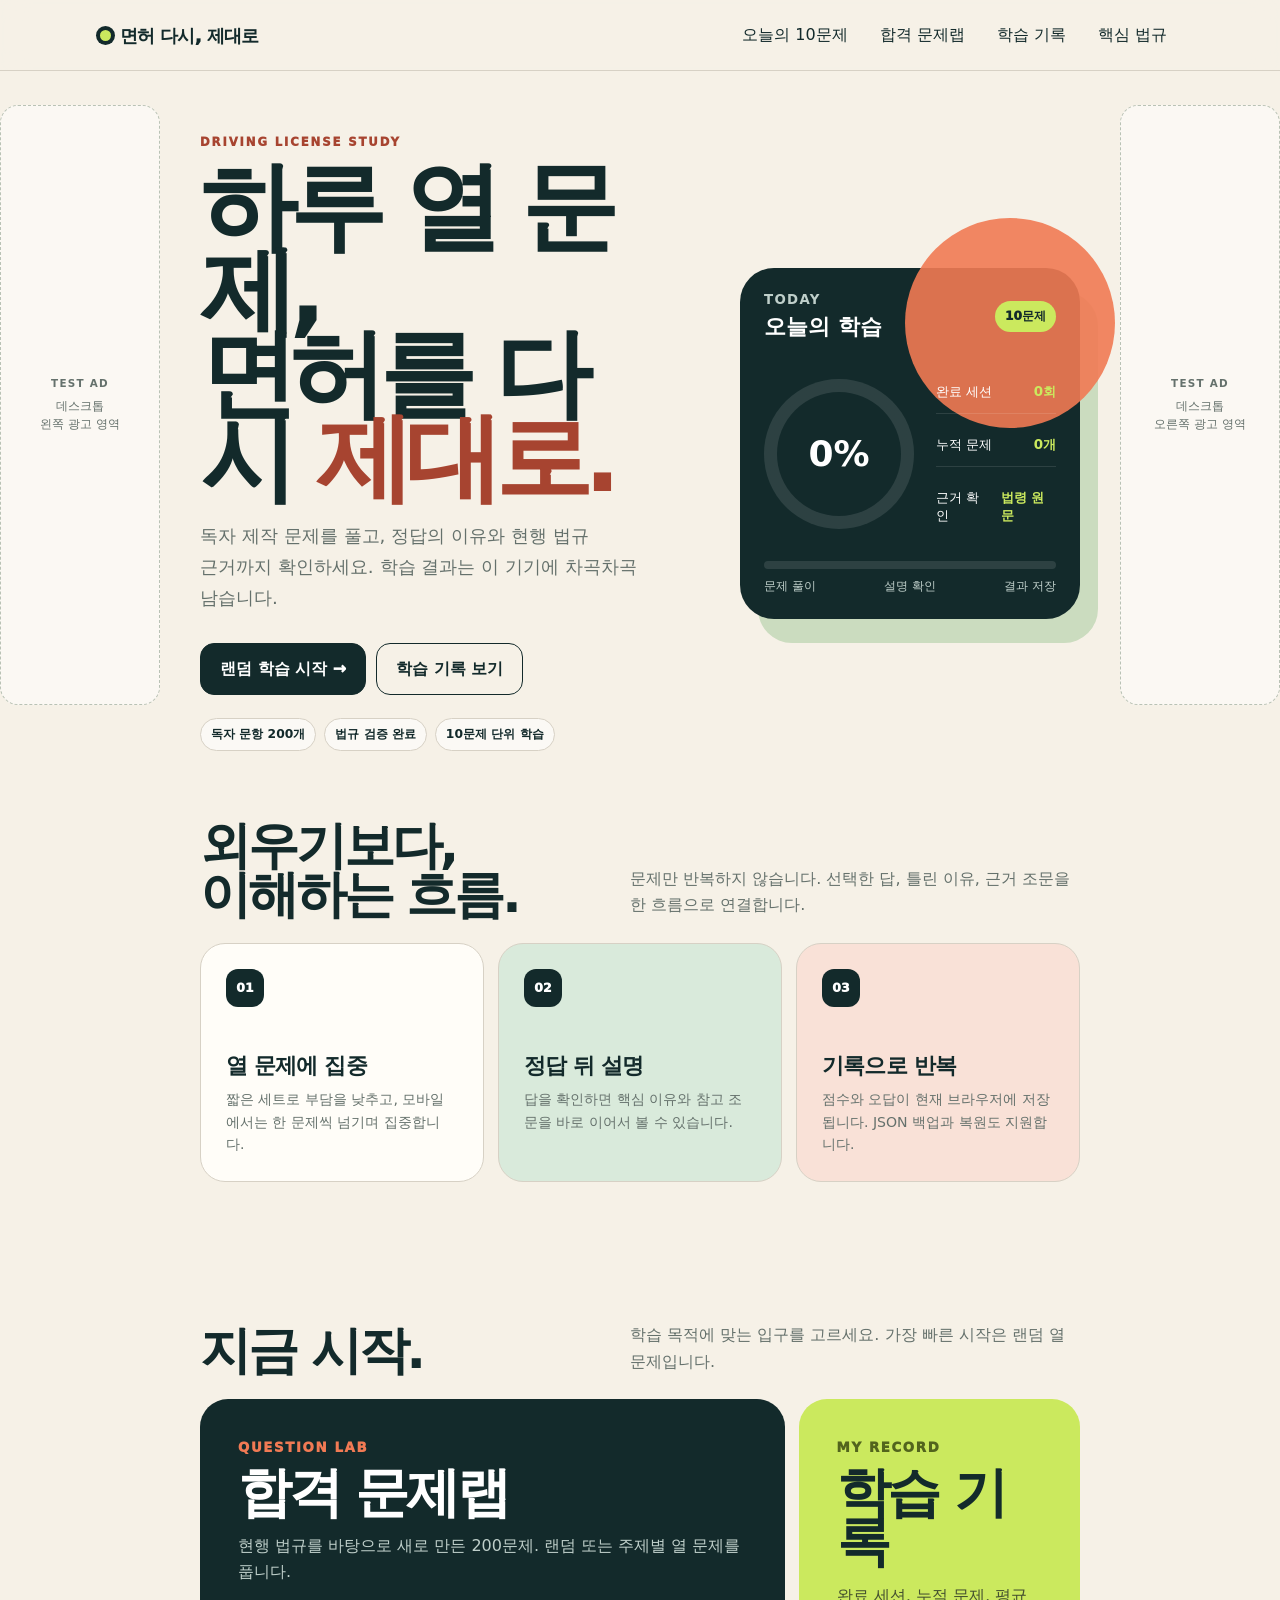
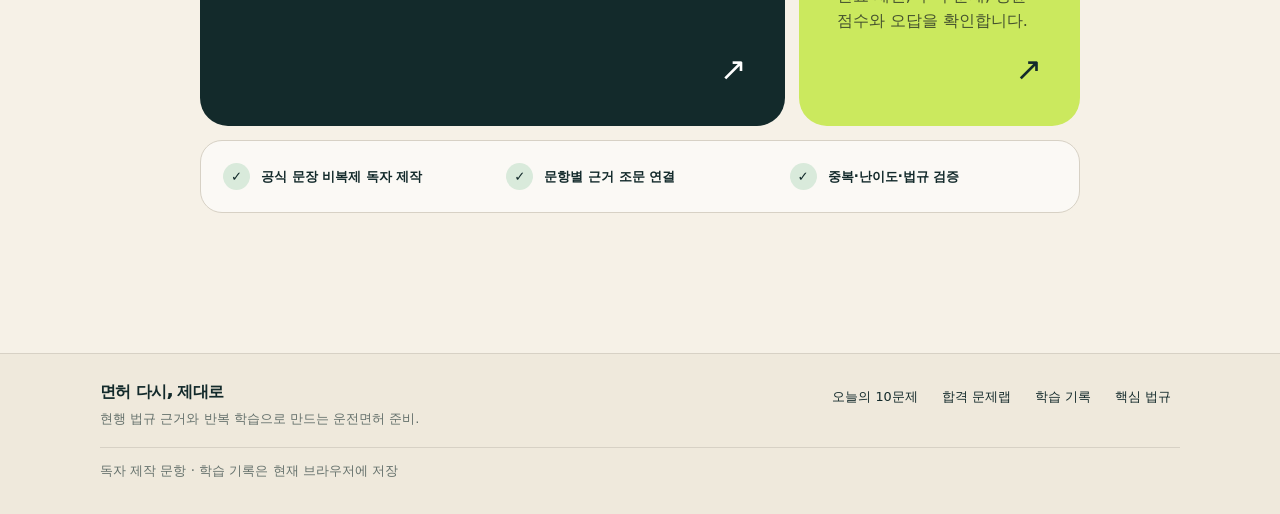
==== index.html @ 64df0944 "Initialize public website source" ====
<!doctype html>
<html lang="ko">
<head>
  <meta charset="utf-8">
  <meta name="viewport" content="width=device-width,initial-scale=1">
  <meta name="theme-color" content="#132a2b">
  <meta name="description" content="독자 제작 운전면허 문제, 현행 법규 근거, 학습 기록을 한곳에서 이용하세요.">
  <title>면허 다시, 제대로</title>
  <style>
    :root{--ink:#132a2b;--paper:#f6f1e7;--card:#fffdf8;--line:#d7d1c5;--muted:#65716c;--mint:#d9eadb;--lime:#cbe95e;--orange:#f17a54;--blue:#5ab0dd}*{box-sizing:border-box}html{scroll-behavior:smooth}body{margin:0;background:var(--paper);color:var(--ink);font-family:ui-rounded,"Apple SD Gothic Neo","Noto Sans KR",system-ui,sans-serif}button,a{font:inherit}.top{position:sticky;top:0;z-index:30;background:#f6f1e7e8;backdrop-filter:blur(14px);border-bottom:1px solid var(--line)}.top-in{max-width:1120px;margin:auto;min-height:70px;padding:12px 20px;display:flex;align-items:center;justify-content:space-between;gap:20px}.brand{display:inline-flex;align-items:center;gap:9px;color:inherit;text-decoration:none;font-weight:950;letter-spacing:-.04em;font-size:1.14rem}.brand::before{content:"";width:11px;height:11px;border-radius:50%;background:var(--lime);box-shadow:0 0 0 4px #132a2b}.brand:focus-visible,.nav a:focus-visible,.btn:focus-visible{outline:3px solid var(--orange);outline-offset:3px}.menu-toggle{display:none;width:44px;height:44px;border:1px solid var(--line);border-radius:12px;background:#fff;cursor:pointer}.menu-toggle span{display:block;width:20px;height:2px;margin:4px auto;background:var(--ink);border-radius:2px}.nav{display:flex;gap:6px;flex-wrap:wrap}.nav a{color:inherit;text-decoration:none;padding:9px 13px;border-radius:999px;white-space:nowrap}.nav a:hover{background:var(--ink);color:#fff}
    .page-frame{max-width:1560px;margin:auto;display:grid;grid-template-columns:160px minmax(0,1180px) 160px;gap:20px;align-items:start}.side-ad-rail{min-height:600px;margin-top:34px;border:1px dashed #b9c2b5;border-radius:18px;background:#ffffff80;display:flex;align-items:center;justify-content:center;text-align:center;color:var(--muted)}.side-ad-rail small{display:block;font-size:.65rem;letter-spacing:.12em;font-weight:900}.side-ad-rail span{display:block;margin-top:8px;font-size:.78rem;line-height:1.45;padding:0 12px}main{min-width:0;padding:clamp(28px,5vw,72px) 20px 70px}
    .hero{display:grid;grid-template-columns:minmax(0,1.05fr) minmax(340px,.75fr);gap:clamp(34px,7vw,88px);align-items:center;min-height:590px}.eyebrow{font-size:.73rem;font-weight:950;letter-spacing:.16em;color:#a74430}.hero h1{max-width:760px;margin:16px 0 20px;font-size:clamp(3.6rem,7.6vw,7.4rem);line-height:.86;letter-spacing:-.078em}.hero h1 em{font-style:normal;color:#a74430}.lead{max-width:650px;margin:0;color:var(--muted);font-size:clamp(1rem,1.5vw,1.15rem);line-height:1.7;word-break:keep-all}.hero-actions{display:flex;gap:10px;flex-wrap:wrap;margin-top:30px}.btn{display:inline-flex;align-items:center;justify-content:center;min-height:52px;padding:0 19px;border:1px solid var(--ink);border-radius:14px;color:var(--ink);text-decoration:none;font-weight:950}.btn.primary{background:var(--ink);color:#fff}.btn.accent{background:var(--lime);border-color:var(--lime)}.btn:hover{transform:translateY(-2px);box-shadow:0 9px 20px #1c31251d}.proof{display:flex;gap:8px;flex-wrap:wrap;margin-top:23px}.proof span{padding:7px 10px;border:1px solid var(--line);border-radius:999px;background:#fff9;font-size:.77rem;font-weight:850}
    .dashboard{position:relative;isolation:isolate;padding:24px;background:var(--ink);color:#fff;border-radius:34px;box-shadow:18px 24px 0 #cbdcbf}.dashboard::before{content:"";position:absolute;width:210px;height:210px;right:-35px;top:-50px;border-radius:50%;background:var(--orange);z-index:-1;opacity:.9}.dash-head{display:flex;justify-content:space-between;gap:14px;align-items:center}.dash-head small{display:block;color:#bfcfca;font-weight:900;letter-spacing:.1em}.dash-head strong{display:block;margin-top:5px;font-size:1.35rem}.dash-badge{background:var(--lime);color:var(--ink);padding:7px 10px;border-radius:999px;font-size:.76rem;font-weight:950}.score-panel{margin-top:30px;display:grid;grid-template-columns:150px 1fr;gap:22px;align-items:center}.score-ring{width:150px;aspect-ratio:1;border-radius:50%;display:grid;place-items:center;background:conic-gradient(var(--lime) 0 var(--score,0%),#ffffff1c var(--score,0%));position:relative}.score-ring::after{content:"";position:absolute;inset:13px;border-radius:50%;background:var(--ink)}.score-ring strong{position:relative;z-index:1;font-size:2.25rem}.dash-list{display:grid;gap:10px}.dash-row{display:flex;align-items:center;justify-content:space-between;gap:10px;padding:12px 0;border-bottom:1px solid #ffffff1c;font-size:.84rem}.dash-row:last-child{border-bottom:0}.dash-row b{color:var(--lime)}.dash-progress{height:8px;background:#ffffff1c;border-radius:99px;overflow:hidden;margin-top:24px}.dash-progress span{display:block;width:0;height:100%;background:linear-gradient(90deg,var(--orange),var(--lime))}.dash-foot{display:flex;justify-content:space-between;margin-top:9px;color:#bfcfca;font-size:.75rem}
    .section{padding:70px 0}.section-head{display:flex;align-items:end;justify-content:space-between;gap:25px;margin-bottom:24px}.section-head h2{font-size:clamp(2rem,4vw,3.8rem);line-height:.95;letter-spacing:-.06em;margin:0}.section-head p{max-width:450px;color:var(--muted);line-height:1.65;margin:0}.feature-grid{display:grid;grid-template-columns:repeat(3,1fr);gap:14px}.feature-card{min-height:235px;padding:25px;border:1px solid var(--line);border-radius:25px;background:var(--card);position:relative;overflow:hidden}.feature-card:nth-child(2){background:var(--mint)}.feature-card:nth-child(3){background:#f9e1d7}.feature-no{display:grid;place-items:center;width:38px;height:38px;border-radius:12px;background:var(--ink);color:#fff;font-size:.78rem;font-weight:950}.feature-card h3{font-size:1.35rem;letter-spacing:-.035em;margin:44px 0 8px}.feature-card p{margin:0;color:var(--muted);font-size:.88rem;line-height:1.62}.start-grid{display:grid;grid-template-columns:1.35fr .65fr;gap:14px}.start-card{min-height:300px;border-radius:28px;padding:clamp(24px,4vw,38px);text-decoration:none;color:inherit;display:flex;flex-direction:column;justify-content:space-between;transition:transform .2s}.start-card:hover{transform:translateY(-4px)}.start-card.primary{background:var(--ink);color:#fff}.start-card.secondary{background:var(--lime)}.start-card small{font-weight:950;letter-spacing:.12em;color:var(--orange)}.start-card.secondary small{color:#52641d}.start-card h3{font-size:clamp(2rem,4.2vw,4.2rem);line-height:.92;letter-spacing:-.06em;margin:12px 0}.start-card p{max-width:560px;color:#bfcfca;line-height:1.6}.start-card.secondary p{color:#45522f}.start-arrow{align-self:flex-end;font-size:2rem}.trust-strip{margin-top:14px;padding:22px;border:1px solid var(--line);border-radius:22px;background:#fff9;display:grid;grid-template-columns:repeat(3,1fr);gap:16px}.trust-strip div{display:flex;gap:11px;align-items:center;font-size:.83rem;font-weight:900}.trust-strip span{width:27px;height:27px;display:grid;place-items:center;border-radius:50%;background:var(--mint)}
    .site-footer{border-top:1px solid var(--line);background:#efe9dc}.site-footer-inner{max-width:1120px;margin:auto;padding:28px 20px 34px;display:grid;grid-template-columns:1fr auto;gap:18px 28px;align-items:start}.footer-brand{color:inherit;text-decoration:none;font-weight:950;letter-spacing:-.035em}.site-footer p{margin:6px 0 0;color:var(--muted);font-size:.82rem;line-height:1.55}.site-footer nav{display:flex;gap:6px;flex-wrap:wrap;justify-content:flex-end}.site-footer nav a{color:inherit;text-decoration:none;padding:7px 9px;border-radius:9px;font-size:.8rem}.site-footer nav a:hover{background:#fff}.site-footer small{grid-column:1/-1;color:var(--muted);border-top:1px solid var(--line);padding-top:14px}
    @media(max-width:1239px){.page-frame{display:block}.side-ad-rail{display:none}}@media(max-width:820px){.top-in{min-height:62px;padding:9px 14px;display:grid;grid-template-columns:1fr auto}.menu-toggle{display:block}.nav{display:none;grid-column:1/-1;width:100%;padding:6px 0 4px}.nav.open{display:grid;gap:5px}.nav a{display:block;border-radius:10px;padding:10px 12px}main{padding:24px 14px 48px}.hero{grid-template-columns:1fr;min-height:auto}.hero h1{font-size:clamp(3.35rem,17vw,5.2rem)}.dashboard{margin:8px 8px 0 0;padding:20px;border-radius:25px;box-shadow:9px 11px 0 #cbdcbf}.score-panel{grid-template-columns:120px 1fr}.score-ring{width:120px}.section{padding:50px 0}.section-head{align-items:start;flex-direction:column}.feature-grid,.start-grid{grid-template-columns:1fr}.feature-card{min-height:205px}.start-card{min-height:250px}.trust-strip{grid-template-columns:1fr}.site-footer-inner{grid-template-columns:1fr}.site-footer nav{justify-content:flex-start}.site-footer small{grid-column:auto}}@media(max-width:430px){.brand{font-size:1rem}.score-panel{grid-template-columns:1fr}.score-ring{margin:auto}.hero-actions .btn{width:100%}.proof span{font-size:.7rem}.start-card h3{font-size:2.55rem}}@media(prefers-reduced-motion:reduce){*{scroll-behavior:auto!important;transition:none!important}}
  </style>
</head>
<body>
  <nav class="top" aria-label="주 메뉴"><div class="top-in"><a class="brand" href="index.html" aria-current="page">면허 다시, 제대로</a><button class="menu-toggle" id="menuToggle" type="button" aria-label="메뉴 열기" aria-expanded="false" aria-controls="mainNav"><span></span><span></span><span></span></button><div class="nav" id="mainNav"><a href="driving-study-project/study.html#quiz">오늘의 10문제</a><a href="driving-study-project/original-pilot.html">합격 문제랩</a><a href="driving-study-project/original-pilot.html#records">학습 기록</a><a href="driving-study-project/study.html#laws">핵심 법규</a></div></div></nav>
  <div class="page-frame"><aside class="side-ad-rail" aria-label="왼쪽 테스트 광고 위치"><div><small>TEST AD</small><span>데스크톱<br>왼쪽 광고 영역</span></div></aside><main>
    <section class="hero"><div><div class="eyebrow">DRIVING LICENSE STUDY</div><h1>하루 열 문제,<br>면허를 다시 <em>제대로.</em></h1><p class="lead">독자 제작 문제를 풀고, 정답의 이유와 현행 법규 근거까지 확인하세요. 학습 결과는 이 기기에 차곡차곡 남습니다.</p><div class="hero-actions"><a class="btn primary" href="driving-study-project/original-pilot.html">랜덤 학습 시작 →</a><a class="btn" href="driving-study-project/original-pilot.html#records">학습 기록 보기</a></div><div class="proof"><span>독자 문항 200개</span><span>법규 검증 완료</span><span>10문제 단위 학습</span></div></div><aside class="dashboard" aria-label="학습 현황 미리보기"><div class="dash-head"><div><small>TODAY</small><strong>오늘의 학습</strong></div><span class="dash-badge">10문제</span></div><div class="score-panel"><div class="score-ring" id="scoreRing"><strong id="scorePreview">0%</strong></div><div class="dash-list"><div class="dash-row"><span>완료 세션</span><b id="sessionPreview">0회</b></div><div class="dash-row"><span>누적 문제</span><b id="questionPreview">0개</b></div><div class="dash-row"><span>근거 확인</span><b>법령 원문</b></div></div></div><div class="dash-progress"><span id="dashProgress"></span></div><div class="dash-foot"><span>문제 풀이</span><span>설명 확인</span><span>결과 저장</span></div></aside></section>
    <section class="section" aria-labelledby="learningTitle"><div class="section-head"><h2 id="learningTitle">외우기보다,<br>이해하는 흐름.</h2><p>문제만 반복하지 않습니다. 선택한 답, 틀린 이유, 근거 조문을 한 흐름으로 연결합니다.</p></div><div class="feature-grid"><article class="feature-card"><span class="feature-no">01</span><h3>열 문제에 집중</h3><p>짧은 세트로 부담을 낮추고, 모바일에서는 한 문제씩 넘기며 집중합니다.</p></article><article class="feature-card"><span class="feature-no">02</span><h3>정답 뒤 설명</h3><p>답을 확인하면 핵심 이유와 참고 조문을 바로 이어서 볼 수 있습니다.</p></article><article class="feature-card"><span class="feature-no">03</span><h3>기록으로 반복</h3><p>점수와 오답이 현재 브라우저에 저장됩니다. JSON 백업과 복원도 지원합니다.</p></article></div></section>
    <section class="section" aria-labelledby="startTitle"><div class="section-head"><h2 id="startTitle">지금 시작.</h2><p>학습 목적에 맞는 입구를 고르세요. 가장 빠른 시작은 랜덤 열 문제입니다.</p></div><div class="start-grid"><a class="start-card primary" href="driving-study-project/original-pilot.html"><div><small>QUESTION LAB</small><h3>합격 문제랩</h3><p>현행 법규를 바탕으로 새로 만든 200문제. 랜덤 또는 주제별 열 문제를 풉니다.</p></div><span class="start-arrow">↗</span></a><a class="start-card secondary" href="driving-study-project/original-pilot.html#records"><div><small>MY RECORD</small><h3>학습 기록</h3><p>완료 세션, 누적 문제, 평균 점수와 오답을 확인합니다.</p></div><span class="start-arrow">↗</span></a></div><div class="trust-strip"><div><span>✓</span>공식 문장 비복제 독자 제작</div><div><span>✓</span>문항별 근거 조문 연결</div><div><span>✓</span>중복·난이도·법규 검증</div></div></section>
  </main><aside class="side-ad-rail" aria-label="오른쪽 테스트 광고 위치"><div><small>TEST AD</small><span>데스크톱<br>오른쪽 광고 영역</span></div></aside></div>
  <footer class="site-footer"><div class="site-footer-inner"><div><a class="footer-brand" href="index.html">면허 다시, 제대로</a><p>현행 법규 근거와 반복 학습으로 만드는 운전면허 준비.</p></div><nav aria-label="하단 메뉴"><a href="driving-study-project/study.html#quiz">오늘의 10문제</a><a href="driving-study-project/original-pilot.html">합격 문제랩</a><a href="driving-study-project/original-pilot.html#records">학습 기록</a><a href="driving-study-project/study.html#laws">핵심 법규</a></nav><small>독자 제작 문항 · 학습 기록은 현재 브라우저에 저장</small></div></footer>
  <script>
    const menuToggle=document.querySelector('#menuToggle'),mainNav=document.querySelector('#mainNav');menuToggle.onclick=()=>{const open=mainNav.classList.toggle('open');menuToggle.setAttribute('aria-expanded',String(open));menuToggle.setAttribute('aria-label',open?'메뉴 닫기':'메뉴 열기')};mainNav.querySelectorAll('a').forEach(link=>link.addEventListener('click',()=>{mainNav.classList.remove('open');menuToggle.setAttribute('aria-expanded','false')}));
    try{const history=JSON.parse(localStorage.getItem('driving-question-lab-history-v1')||'[]');if(Array.isArray(history)&&history.length){const total=history.reduce((sum,item)=>sum+(Number(item.total)||0),0),score=history.reduce((sum,item)=>sum+(Number(item.score)||0),0),average=total?Math.round(score/total*100):0;document.querySelector('#sessionPreview').textContent=`${history.length}회`;document.querySelector('#questionPreview').textContent=`${total}개`;document.querySelector('#scorePreview').textContent=`${average}%`;document.querySelector('#scoreRing').style.setProperty('--score',`${average}%`);document.querySelector('#dashProgress').style.width=`${average}%`}}catch{}
  </script>
</body>
</html>
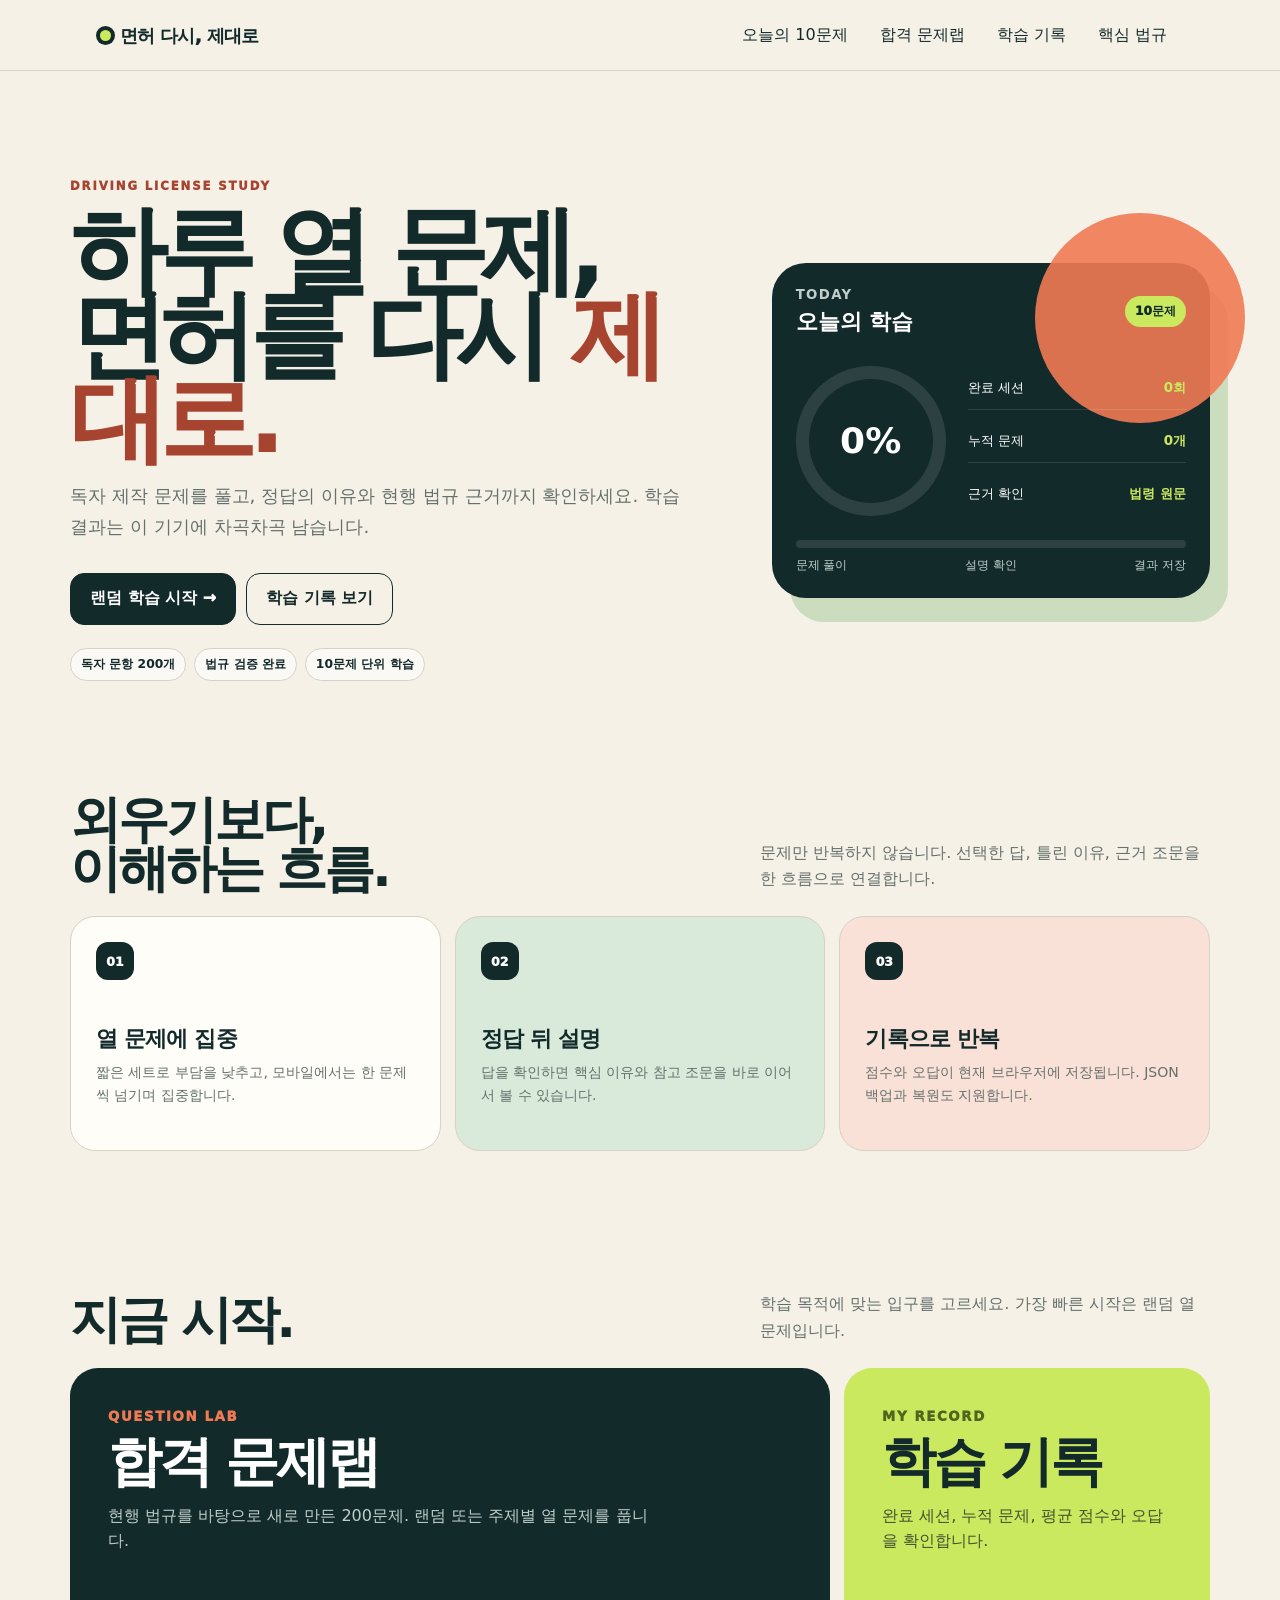
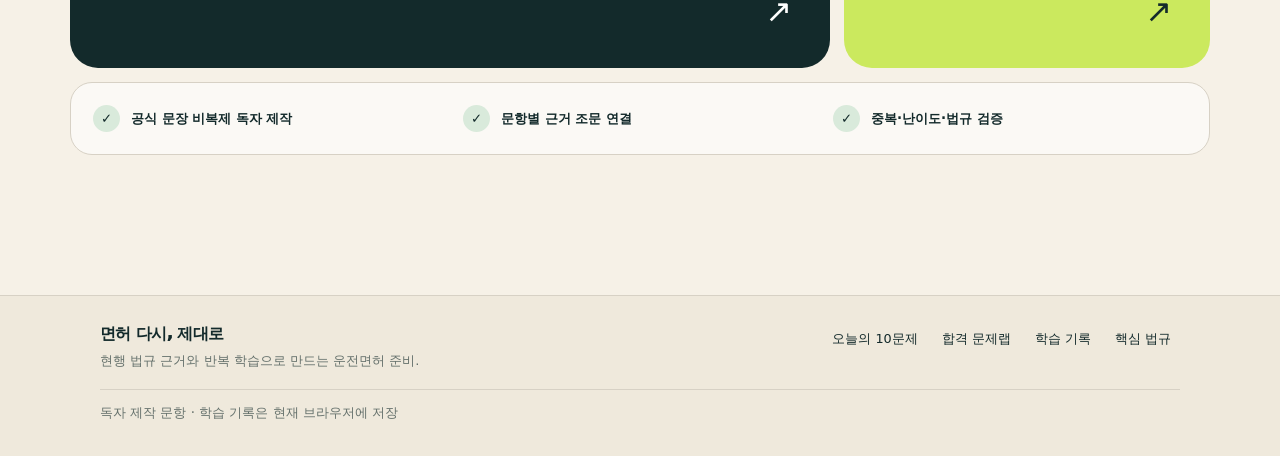
==== commit dba29bcf: "Hide test ads before AdSense launch" ====
--- a/index.html
+++ b/index.html
@@ -13,16 +13,17 @@
     .dashboard{position:relative;isolation:isolate;padding:24px;background:var(--ink);color:#fff;border-radius:34px;box-shadow:18px 24px 0 #cbdcbf}.dashboard::before{content:"";position:absolute;width:210px;height:210px;right:-35px;top:-50px;border-radius:50%;background:var(--orange);z-index:-1;opacity:.9}.dash-head{display:flex;justify-content:space-between;gap:14px;align-items:center}.dash-head small{display:block;color:#bfcfca;font-weight:900;letter-spacing:.1em}.dash-head strong{display:block;margin-top:5px;font-size:1.35rem}.dash-badge{background:var(--lime);color:var(--ink);padding:7px 10px;border-radius:999px;font-size:.76rem;font-weight:950}.score-panel{margin-top:30px;display:grid;grid-template-columns:150px 1fr;gap:22px;align-items:center}.score-ring{width:150px;aspect-ratio:1;border-radius:50%;display:grid;place-items:center;background:conic-gradient(var(--lime) 0 var(--score,0%),#ffffff1c var(--score,0%));position:relative}.score-ring::after{content:"";position:absolute;inset:13px;border-radius:50%;background:var(--ink)}.score-ring strong{position:relative;z-index:1;font-size:2.25rem}.dash-list{display:grid;gap:10px}.dash-row{display:flex;align-items:center;justify-content:space-between;gap:10px;padding:12px 0;border-bottom:1px solid #ffffff1c;font-size:.84rem}.dash-row:last-child{border-bottom:0}.dash-row b{color:var(--lime)}.dash-progress{height:8px;background:#ffffff1c;border-radius:99px;overflow:hidden;margin-top:24px}.dash-progress span{display:block;width:0;height:100%;background:linear-gradient(90deg,var(--orange),var(--lime))}.dash-foot{display:flex;justify-content:space-between;margin-top:9px;color:#bfcfca;font-size:.75rem}
     .section{padding:70px 0}.section-head{display:flex;align-items:end;justify-content:space-between;gap:25px;margin-bottom:24px}.section-head h2{font-size:clamp(2rem,4vw,3.8rem);line-height:.95;letter-spacing:-.06em;margin:0}.section-head p{max-width:450px;color:var(--muted);line-height:1.65;margin:0}.feature-grid{display:grid;grid-template-columns:repeat(3,1fr);gap:14px}.feature-card{min-height:235px;padding:25px;border:1px solid var(--line);border-radius:25px;background:var(--card);position:relative;overflow:hidden}.feature-card:nth-child(2){background:var(--mint)}.feature-card:nth-child(3){background:#f9e1d7}.feature-no{display:grid;place-items:center;width:38px;height:38px;border-radius:12px;background:var(--ink);color:#fff;font-size:.78rem;font-weight:950}.feature-card h3{font-size:1.35rem;letter-spacing:-.035em;margin:44px 0 8px}.feature-card p{margin:0;color:var(--muted);font-size:.88rem;line-height:1.62}.start-grid{display:grid;grid-template-columns:1.35fr .65fr;gap:14px}.start-card{min-height:300px;border-radius:28px;padding:clamp(24px,4vw,38px);text-decoration:none;color:inherit;display:flex;flex-direction:column;justify-content:space-between;transition:transform .2s}.start-card:hover{transform:translateY(-4px)}.start-card.primary{background:var(--ink);color:#fff}.start-card.secondary{background:var(--lime)}.start-card small{font-weight:950;letter-spacing:.12em;color:var(--orange)}.start-card.secondary small{color:#52641d}.start-card h3{font-size:clamp(2rem,4.2vw,4.2rem);line-height:.92;letter-spacing:-.06em;margin:12px 0}.start-card p{max-width:560px;color:#bfcfca;line-height:1.6}.start-card.secondary p{color:#45522f}.start-arrow{align-self:flex-end;font-size:2rem}.trust-strip{margin-top:14px;padding:22px;border:1px solid var(--line);border-radius:22px;background:#fff9;display:grid;grid-template-columns:repeat(3,1fr);gap:16px}.trust-strip div{display:flex;gap:11px;align-items:center;font-size:.83rem;font-weight:900}.trust-strip span{width:27px;height:27px;display:grid;place-items:center;border-radius:50%;background:var(--mint)}
     .site-footer{border-top:1px solid var(--line);background:#efe9dc}.site-footer-inner{max-width:1120px;margin:auto;padding:28px 20px 34px;display:grid;grid-template-columns:1fr auto;gap:18px 28px;align-items:start}.footer-brand{color:inherit;text-decoration:none;font-weight:950;letter-spacing:-.035em}.site-footer p{margin:6px 0 0;color:var(--muted);font-size:.82rem;line-height:1.55}.site-footer nav{display:flex;gap:6px;flex-wrap:wrap;justify-content:flex-end}.site-footer nav a{color:inherit;text-decoration:none;padding:7px 9px;border-radius:9px;font-size:.8rem}.site-footer nav a:hover{background:#fff}.site-footer small{grid-column:1/-1;color:var(--muted);border-top:1px solid var(--line);padding-top:14px}
+    .page-frame.ads-off{max-width:1180px;display:block}.page-frame.ads-off .side-ad-rail{display:none}
     @media(max-width:1239px){.page-frame{display:block}.side-ad-rail{display:none}}@media(max-width:820px){.top-in{min-height:62px;padding:9px 14px;display:grid;grid-template-columns:1fr auto}.menu-toggle{display:block}.nav{display:none;grid-column:1/-1;width:100%;padding:6px 0 4px}.nav.open{display:grid;gap:5px}.nav a{display:block;border-radius:10px;padding:10px 12px}main{padding:24px 14px 48px}.hero{grid-template-columns:1fr;min-height:auto}.hero h1{font-size:clamp(3.35rem,17vw,5.2rem)}.dashboard{margin:8px 8px 0 0;padding:20px;border-radius:25px;box-shadow:9px 11px 0 #cbdcbf}.score-panel{grid-template-columns:120px 1fr}.score-ring{width:120px}.section{padding:50px 0}.section-head{align-items:start;flex-direction:column}.feature-grid,.start-grid{grid-template-columns:1fr}.feature-card{min-height:205px}.start-card{min-height:250px}.trust-strip{grid-template-columns:1fr}.site-footer-inner{grid-template-columns:1fr}.site-footer nav{justify-content:flex-start}.site-footer small{grid-column:auto}}@media(max-width:430px){.brand{font-size:1rem}.score-panel{grid-template-columns:1fr}.score-ring{margin:auto}.hero-actions .btn{width:100%}.proof span{font-size:.7rem}.start-card h3{font-size:2.55rem}}@media(prefers-reduced-motion:reduce){*{scroll-behavior:auto!important;transition:none!important}}
   </style>
 </head>
 <body>
   <nav class="top" aria-label="주 메뉴"><div class="top-in"><a class="brand" href="index.html" aria-current="page">면허 다시, 제대로</a><button class="menu-toggle" id="menuToggle" type="button" aria-label="메뉴 열기" aria-expanded="false" aria-controls="mainNav"><span></span><span></span><span></span></button><div class="nav" id="mainNav"><a href="driving-study-project/study.html#quiz">오늘의 10문제</a><a href="driving-study-project/original-pilot.html">합격 문제랩</a><a href="driving-study-project/original-pilot.html#records">학습 기록</a><a href="driving-study-project/study.html#laws">핵심 법규</a></div></div></nav>
-  <div class="page-frame"><aside class="side-ad-rail" aria-label="왼쪽 테스트 광고 위치"><div><small>TEST AD</small><span>데스크톱<br>왼쪽 광고 영역</span></div></aside><main>
+  <div class="page-frame ads-off"><aside class="side-ad-rail" aria-hidden="true" hidden></aside><main>
     <section class="hero"><div><div class="eyebrow">DRIVING LICENSE STUDY</div><h1>하루 열 문제,<br>면허를 다시 <em>제대로.</em></h1><p class="lead">독자 제작 문제를 풀고, 정답의 이유와 현행 법규 근거까지 확인하세요. 학습 결과는 이 기기에 차곡차곡 남습니다.</p><div class="hero-actions"><a class="btn primary" href="driving-study-project/original-pilot.html">랜덤 학습 시작 →</a><a class="btn" href="driving-study-project/original-pilot.html#records">학습 기록 보기</a></div><div class="proof"><span>독자 문항 200개</span><span>법규 검증 완료</span><span>10문제 단위 학습</span></div></div><aside class="dashboard" aria-label="학습 현황 미리보기"><div class="dash-head"><div><small>TODAY</small><strong>오늘의 학습</strong></div><span class="dash-badge">10문제</span></div><div class="score-panel"><div class="score-ring" id="scoreRing"><strong id="scorePreview">0%</strong></div><div class="dash-list"><div class="dash-row"><span>완료 세션</span><b id="sessionPreview">0회</b></div><div class="dash-row"><span>누적 문제</span><b id="questionPreview">0개</b></div><div class="dash-row"><span>근거 확인</span><b>법령 원문</b></div></div></div><div class="dash-progress"><span id="dashProgress"></span></div><div class="dash-foot"><span>문제 풀이</span><span>설명 확인</span><span>결과 저장</span></div></aside></section>
     <section class="section" aria-labelledby="learningTitle"><div class="section-head"><h2 id="learningTitle">외우기보다,<br>이해하는 흐름.</h2><p>문제만 반복하지 않습니다. 선택한 답, 틀린 이유, 근거 조문을 한 흐름으로 연결합니다.</p></div><div class="feature-grid"><article class="feature-card"><span class="feature-no">01</span><h3>열 문제에 집중</h3><p>짧은 세트로 부담을 낮추고, 모바일에서는 한 문제씩 넘기며 집중합니다.</p></article><article class="feature-card"><span class="feature-no">02</span><h3>정답 뒤 설명</h3><p>답을 확인하면 핵심 이유와 참고 조문을 바로 이어서 볼 수 있습니다.</p></article><article class="feature-card"><span class="feature-no">03</span><h3>기록으로 반복</h3><p>점수와 오답이 현재 브라우저에 저장됩니다. JSON 백업과 복원도 지원합니다.</p></article></div></section>
     <section class="section" aria-labelledby="startTitle"><div class="section-head"><h2 id="startTitle">지금 시작.</h2><p>학습 목적에 맞는 입구를 고르세요. 가장 빠른 시작은 랜덤 열 문제입니다.</p></div><div class="start-grid"><a class="start-card primary" href="driving-study-project/original-pilot.html"><div><small>QUESTION LAB</small><h3>합격 문제랩</h3><p>현행 법규를 바탕으로 새로 만든 200문제. 랜덤 또는 주제별 열 문제를 풉니다.</p></div><span class="start-arrow">↗</span></a><a class="start-card secondary" href="driving-study-project/original-pilot.html#records"><div><small>MY RECORD</small><h3>학습 기록</h3><p>완료 세션, 누적 문제, 평균 점수와 오답을 확인합니다.</p></div><span class="start-arrow">↗</span></a></div><div class="trust-strip"><div><span>✓</span>공식 문장 비복제 독자 제작</div><div><span>✓</span>문항별 근거 조문 연결</div><div><span>✓</span>중복·난이도·법규 검증</div></div></section>
-  </main><aside class="side-ad-rail" aria-label="오른쪽 테스트 광고 위치"><div><small>TEST AD</small><span>데스크톱<br>오른쪽 광고 영역</span></div></aside></div>
+  </main><aside class="side-ad-rail" aria-hidden="true" hidden></aside></div>
   <footer class="site-footer"><div class="site-footer-inner"><div><a class="footer-brand" href="index.html">면허 다시, 제대로</a><p>현행 법규 근거와 반복 학습으로 만드는 운전면허 준비.</p></div><nav aria-label="하단 메뉴"><a href="driving-study-project/study.html#quiz">오늘의 10문제</a><a href="driving-study-project/original-pilot.html">합격 문제랩</a><a href="driving-study-project/original-pilot.html#records">학습 기록</a><a href="driving-study-project/study.html#laws">핵심 법규</a></nav><small>독자 제작 문항 · 학습 기록은 현재 브라우저에 저장</small></div></footer>
   <script>
     const menuToggle=document.querySelector('#menuToggle'),mainNav=document.querySelector('#mainNav');menuToggle.onclick=()=>{const open=mainNav.classList.toggle('open');menuToggle.setAttribute('aria-expanded',String(open));menuToggle.setAttribute('aria-label',open?'메뉴 닫기':'메뉴 열기')};mainNav.querySelectorAll('a').forEach(link=>link.addEventListener('click',()=>{mainNav.classList.remove('open');menuToggle.setAttribute('aria-expanded','false')}));
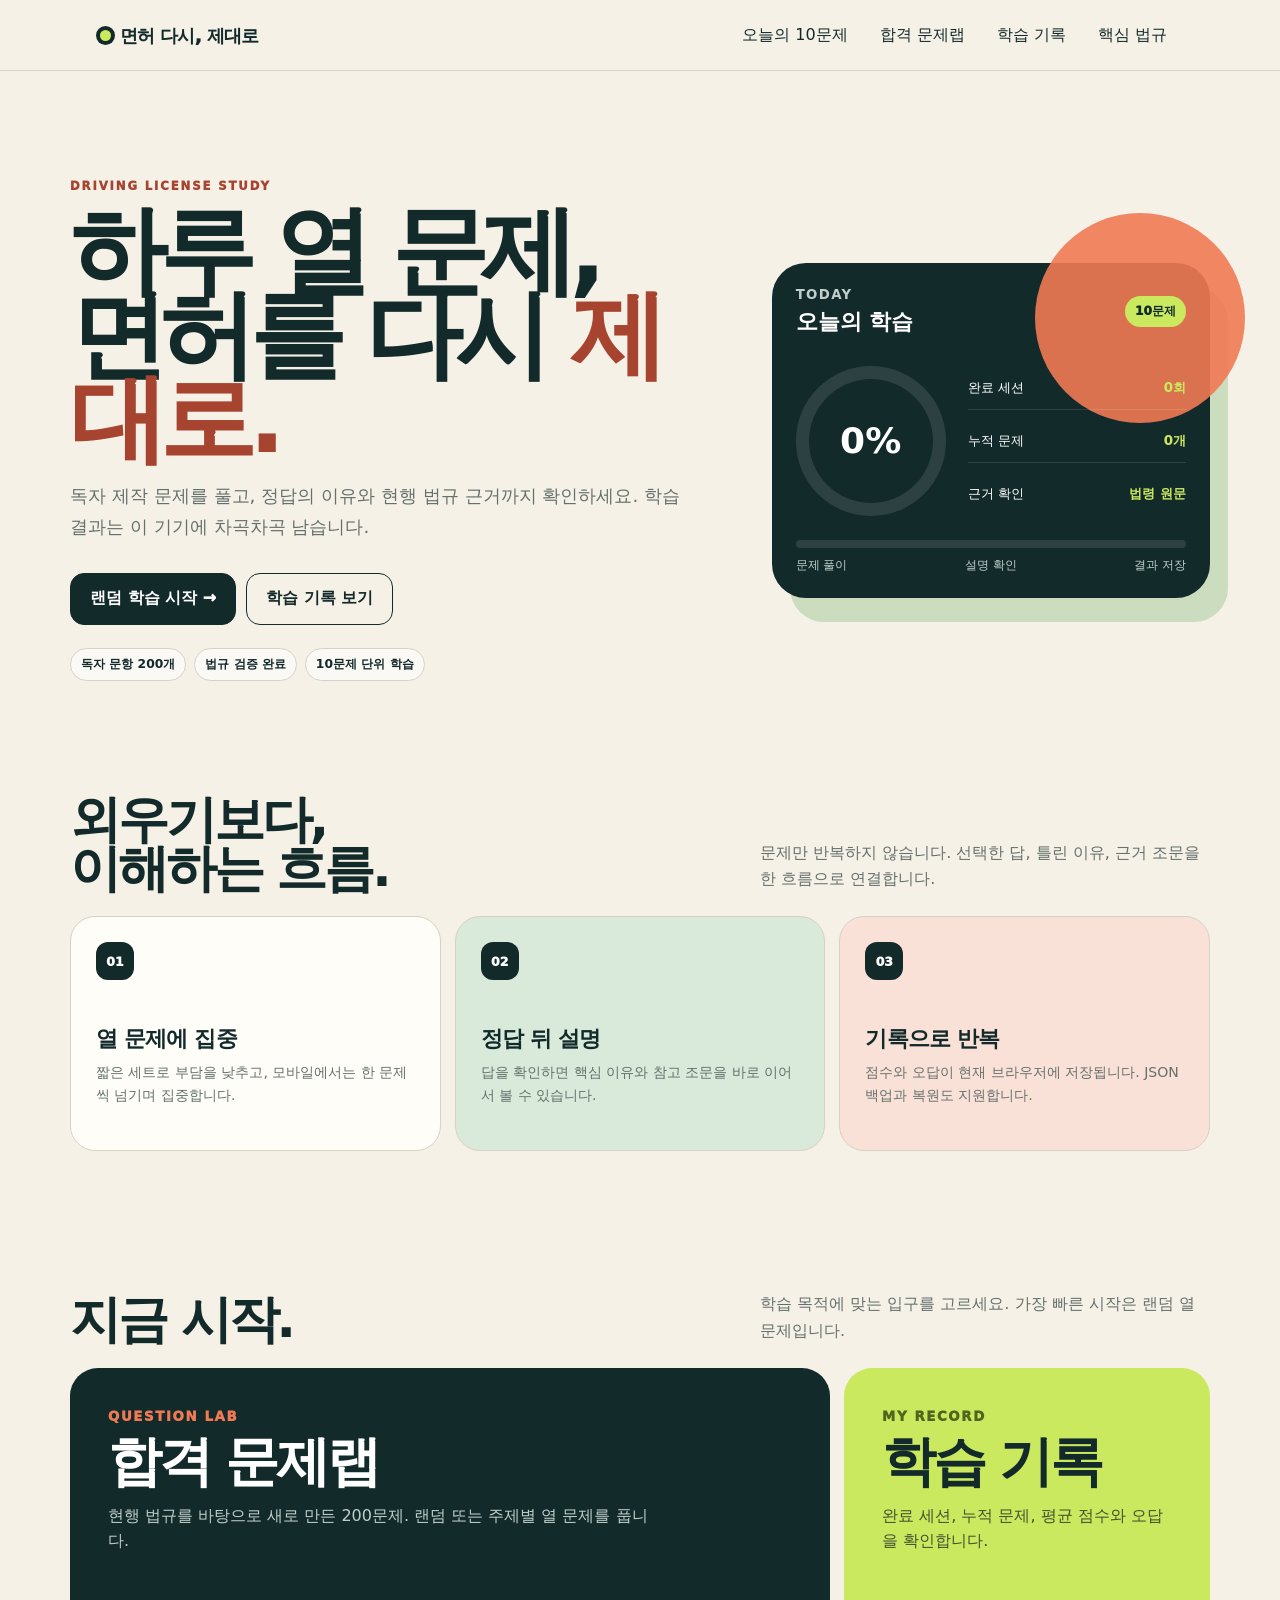
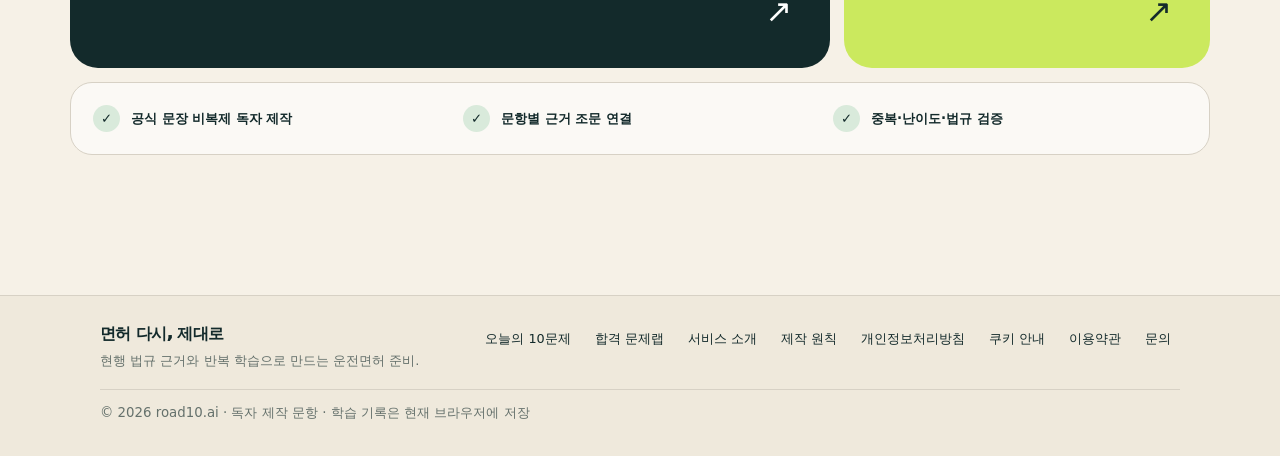
==== commit 3bc77ba9: "Add AdSense approval readiness pages" ====
--- a/index.html
+++ b/index.html
@@ -5,6 +5,10 @@
   <meta name="viewport" content="width=device-width,initial-scale=1">
   <meta name="theme-color" content="#132a2b">
   <meta name="description" content="독자 제작 운전면허 문제, 현행 법규 근거, 학습 기록을 한곳에서 이용하세요.">
+  <meta name="robots" content="index,follow">
+  <link rel="canonical" href="https://road10.ai/">
+  <meta property="og:type" content="website"><meta property="og:locale" content="ko_KR"><meta property="og:site_name" content="면허 다시, 제대로"><meta property="og:title" content="면허 다시, 제대로 · 하루 10문제 운전면허 학습"><meta property="og:description" content="독자 제작 문제를 풀고 정답 이유와 현행 법규 근거까지 확인하세요."><meta property="og:url" content="https://road10.ai/"><meta property="og:image" content="https://road10.ai/og.png">
+  <meta name="twitter:card" content="summary_large_image"><meta name="twitter:title" content="면허 다시, 제대로 · 하루 10문제 운전면허 학습"><meta name="twitter:description" content="독자 제작 문제를 풀고 정답 이유와 현행 법규 근거까지 확인하세요."><meta name="twitter:image" content="https://road10.ai/og.png">
   <title>면허 다시, 제대로</title>
   <style>
     :root{--ink:#132a2b;--paper:#f6f1e7;--card:#fffdf8;--line:#d7d1c5;--muted:#65716c;--mint:#d9eadb;--lime:#cbe95e;--orange:#f17a54;--blue:#5ab0dd}*{box-sizing:border-box}html{scroll-behavior:smooth}body{margin:0;background:var(--paper);color:var(--ink);font-family:ui-rounded,"Apple SD Gothic Neo","Noto Sans KR",system-ui,sans-serif}button,a{font:inherit}.top{position:sticky;top:0;z-index:30;background:#f6f1e7e8;backdrop-filter:blur(14px);border-bottom:1px solid var(--line)}.top-in{max-width:1120px;margin:auto;min-height:70px;padding:12px 20px;display:flex;align-items:center;justify-content:space-between;gap:20px}.brand{display:inline-flex;align-items:center;gap:9px;color:inherit;text-decoration:none;font-weight:950;letter-spacing:-.04em;font-size:1.14rem}.brand::before{content:"";width:11px;height:11px;border-radius:50%;background:var(--lime);box-shadow:0 0 0 4px #132a2b}.brand:focus-visible,.nav a:focus-visible,.btn:focus-visible{outline:3px solid var(--orange);outline-offset:3px}.menu-toggle{display:none;width:44px;height:44px;border:1px solid var(--line);border-radius:12px;background:#fff;cursor:pointer}.menu-toggle span{display:block;width:20px;height:2px;margin:4px auto;background:var(--ink);border-radius:2px}.nav{display:flex;gap:6px;flex-wrap:wrap}.nav a{color:inherit;text-decoration:none;padding:9px 13px;border-radius:999px;white-space:nowrap}.nav a:hover{background:var(--ink);color:#fff}
@@ -24,7 +28,7 @@
     <section class="section" aria-labelledby="learningTitle"><div class="section-head"><h2 id="learningTitle">외우기보다,<br>이해하는 흐름.</h2><p>문제만 반복하지 않습니다. 선택한 답, 틀린 이유, 근거 조문을 한 흐름으로 연결합니다.</p></div><div class="feature-grid"><article class="feature-card"><span class="feature-no">01</span><h3>열 문제에 집중</h3><p>짧은 세트로 부담을 낮추고, 모바일에서는 한 문제씩 넘기며 집중합니다.</p></article><article class="feature-card"><span class="feature-no">02</span><h3>정답 뒤 설명</h3><p>답을 확인하면 핵심 이유와 참고 조문을 바로 이어서 볼 수 있습니다.</p></article><article class="feature-card"><span class="feature-no">03</span><h3>기록으로 반복</h3><p>점수와 오답이 현재 브라우저에 저장됩니다. JSON 백업과 복원도 지원합니다.</p></article></div></section>
     <section class="section" aria-labelledby="startTitle"><div class="section-head"><h2 id="startTitle">지금 시작.</h2><p>학습 목적에 맞는 입구를 고르세요. 가장 빠른 시작은 랜덤 열 문제입니다.</p></div><div class="start-grid"><a class="start-card primary" href="driving-study-project/original-pilot.html"><div><small>QUESTION LAB</small><h3>합격 문제랩</h3><p>현행 법규를 바탕으로 새로 만든 200문제. 랜덤 또는 주제별 열 문제를 풉니다.</p></div><span class="start-arrow">↗</span></a><a class="start-card secondary" href="driving-study-project/original-pilot.html#records"><div><small>MY RECORD</small><h3>학습 기록</h3><p>완료 세션, 누적 문제, 평균 점수와 오답을 확인합니다.</p></div><span class="start-arrow">↗</span></a></div><div class="trust-strip"><div><span>✓</span>공식 문장 비복제 독자 제작</div><div><span>✓</span>문항별 근거 조문 연결</div><div><span>✓</span>중복·난이도·법규 검증</div></div></section>
   </main><aside class="side-ad-rail" aria-hidden="true" hidden></aside></div>
-  <footer class="site-footer"><div class="site-footer-inner"><div><a class="footer-brand" href="index.html">면허 다시, 제대로</a><p>현행 법규 근거와 반복 학습으로 만드는 운전면허 준비.</p></div><nav aria-label="하단 메뉴"><a href="driving-study-project/study.html#quiz">오늘의 10문제</a><a href="driving-study-project/original-pilot.html">합격 문제랩</a><a href="driving-study-project/original-pilot.html#records">학습 기록</a><a href="driving-study-project/study.html#laws">핵심 법규</a></nav><small>독자 제작 문항 · 학습 기록은 현재 브라우저에 저장</small></div></footer>
+  <footer class="site-footer"><div class="site-footer-inner"><div><a class="footer-brand" href="index.html">면허 다시, 제대로</a><p>현행 법규 근거와 반복 학습으로 만드는 운전면허 준비.</p></div><nav aria-label="하단 메뉴"><a href="driving-study-project/study.html#quiz">오늘의 10문제</a><a href="driving-study-project/original-pilot.html">합격 문제랩</a><a href="about.html">서비스 소개</a><a href="methodology.html">제작 원칙</a><a href="privacy.html">개인정보처리방침</a><a href="cookies.html">쿠키 안내</a><a href="terms.html">이용약관</a><a href="contact.html">문의</a></nav><small>© 2026 road10.ai · 독자 제작 문항 · 학습 기록은 현재 브라우저에 저장</small></div></footer>
   <script>
     const menuToggle=document.querySelector('#menuToggle'),mainNav=document.querySelector('#mainNav');menuToggle.onclick=()=>{const open=mainNav.classList.toggle('open');menuToggle.setAttribute('aria-expanded',String(open));menuToggle.setAttribute('aria-label',open?'메뉴 닫기':'메뉴 열기')};mainNav.querySelectorAll('a').forEach(link=>link.addEventListener('click',()=>{mainNav.classList.remove('open');menuToggle.setAttribute('aria-expanded','false')}));
     try{const history=JSON.parse(localStorage.getItem('driving-question-lab-history-v1')||'[]');if(Array.isArray(history)&&history.length){const total=history.reduce((sum,item)=>sum+(Number(item.total)||0),0),score=history.reduce((sum,item)=>sum+(Number(item.score)||0),0),average=total?Math.round(score/total*100):0;document.querySelector('#sessionPreview').textContent=`${history.length}회`;document.querySelector('#questionPreview').textContent=`${total}개`;document.querySelector('#scorePreview').textContent=`${average}%`;document.querySelector('#scoreRing').style.setProperty('--score',`${average}%`);document.querySelector('#dashProgress').style.width=`${average}%`}}catch{}
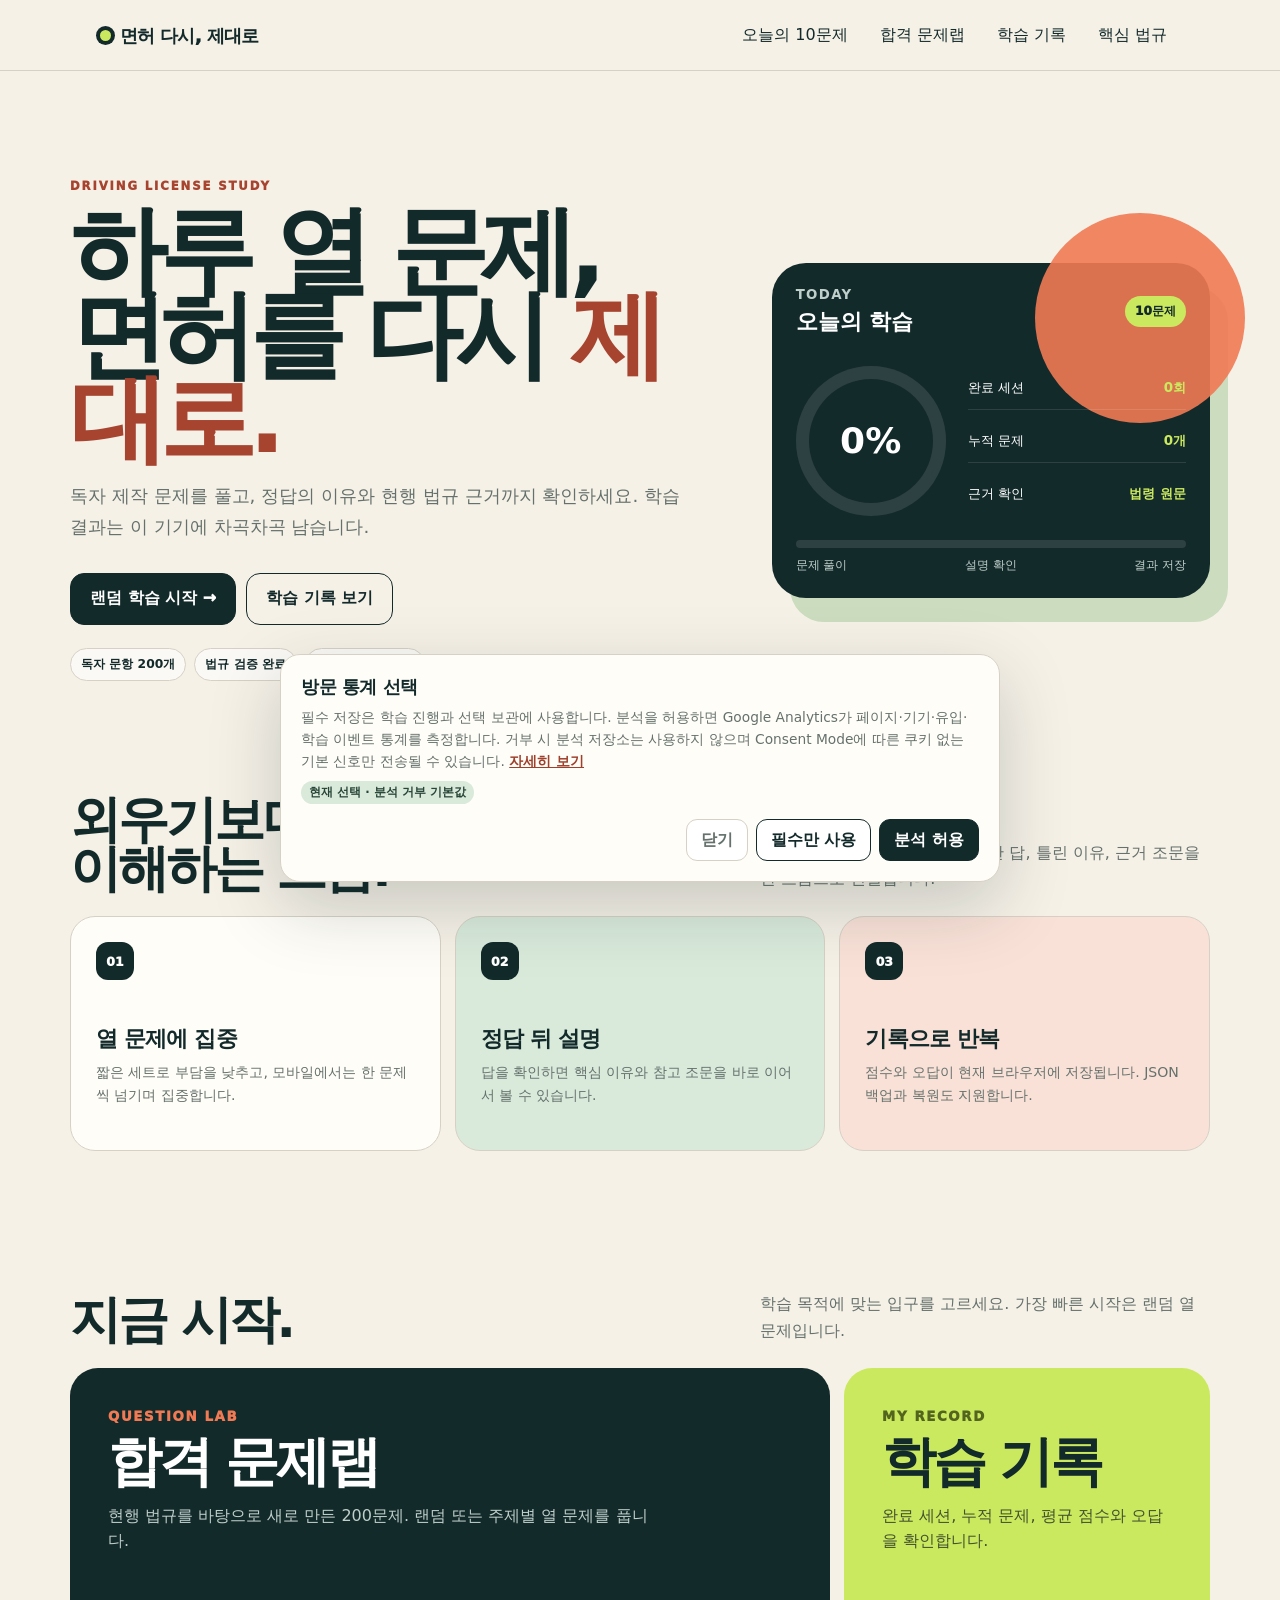
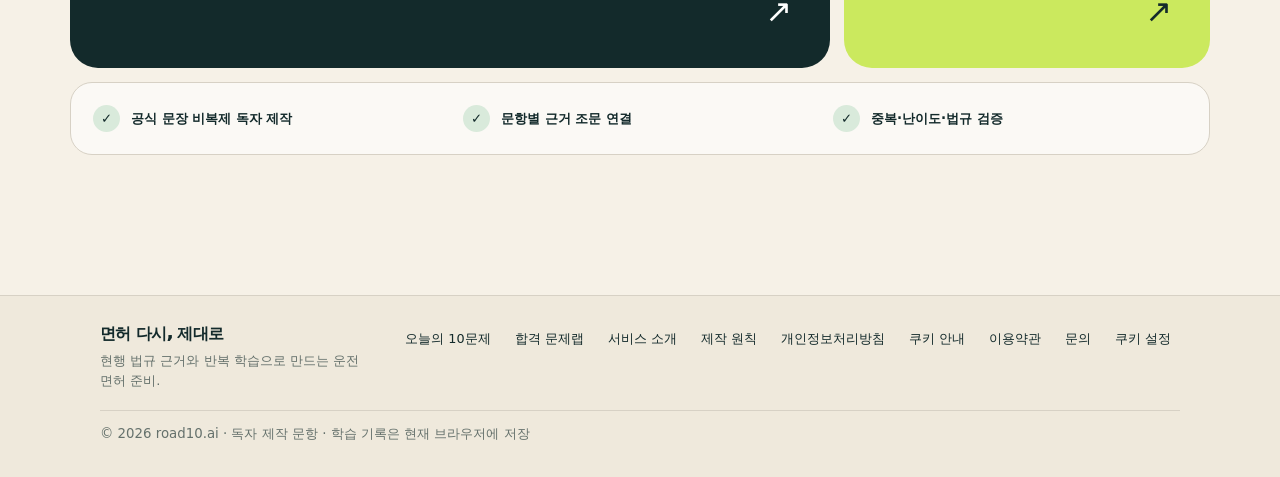
==== commit bd1afe25: "Add GA4 consent-aware analytics" ====
--- a/index.html
+++ b/index.html
@@ -1,10 +1,15 @@
 <!doctype html>
 <html lang="ko">
 <head>
+  <link rel="icon" href="/favicon.svg" type="image/svg+xml">
+  <link rel="icon" href="/favicon.ico" sizes="any">
+  <link rel="apple-touch-icon" href="/apple-touch-icon.png">
+  <script src="/analytics.js"></script>
   <meta charset="utf-8">
   <meta name="viewport" content="width=device-width,initial-scale=1">
   <meta name="theme-color" content="#132a2b">
   <meta name="description" content="독자 제작 운전면허 문제, 현행 법규 근거, 학습 기록을 한곳에서 이용하세요.">
+  <meta name="google-adsense-account" content="ca-pub-7228921308405767">
   <meta name="robots" content="index,follow">
   <link rel="canonical" href="https://road10.ai/">
   <meta property="og:type" content="website"><meta property="og:locale" content="ko_KR"><meta property="og:site_name" content="면허 다시, 제대로"><meta property="og:title" content="면허 다시, 제대로 · 하루 10문제 운전면허 학습"><meta property="og:description" content="독자 제작 문제를 풀고 정답 이유와 현행 법규 근거까지 확인하세요."><meta property="og:url" content="https://road10.ai/"><meta property="og:image" content="https://road10.ai/og.png">
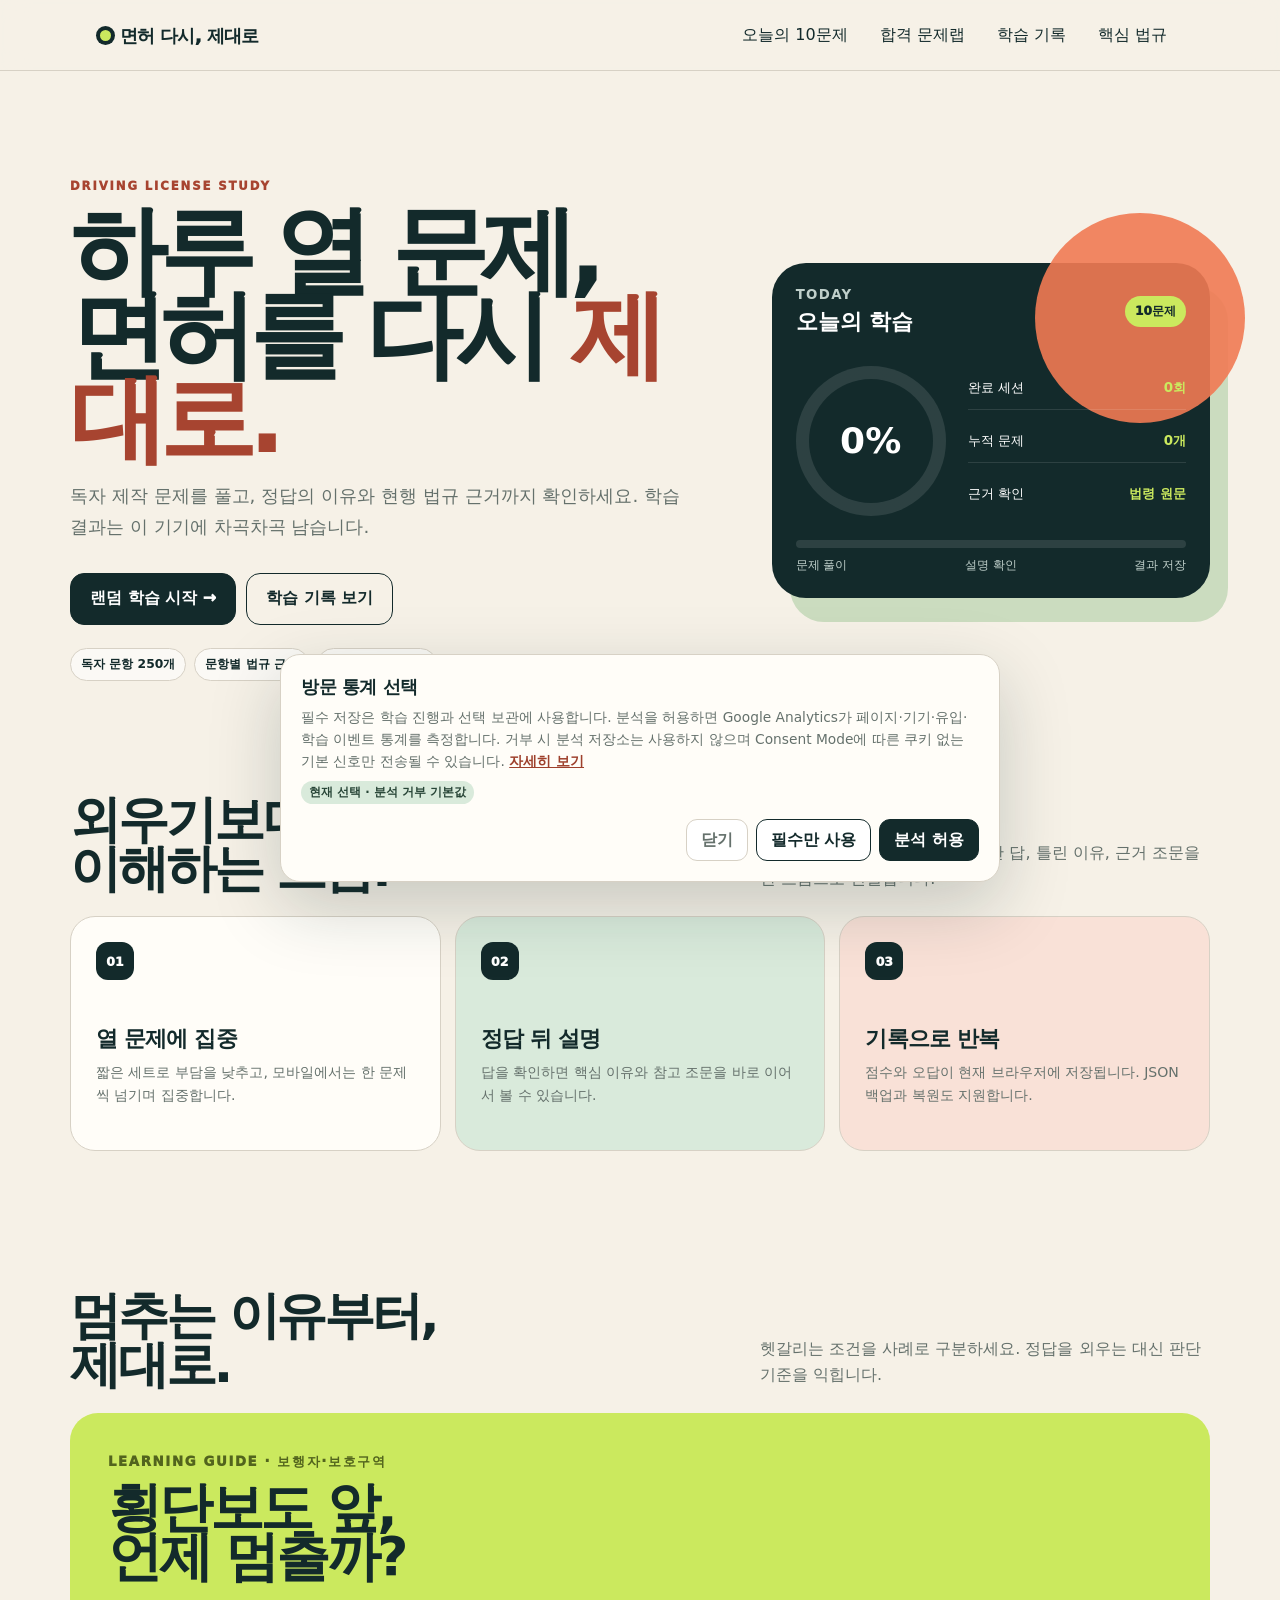
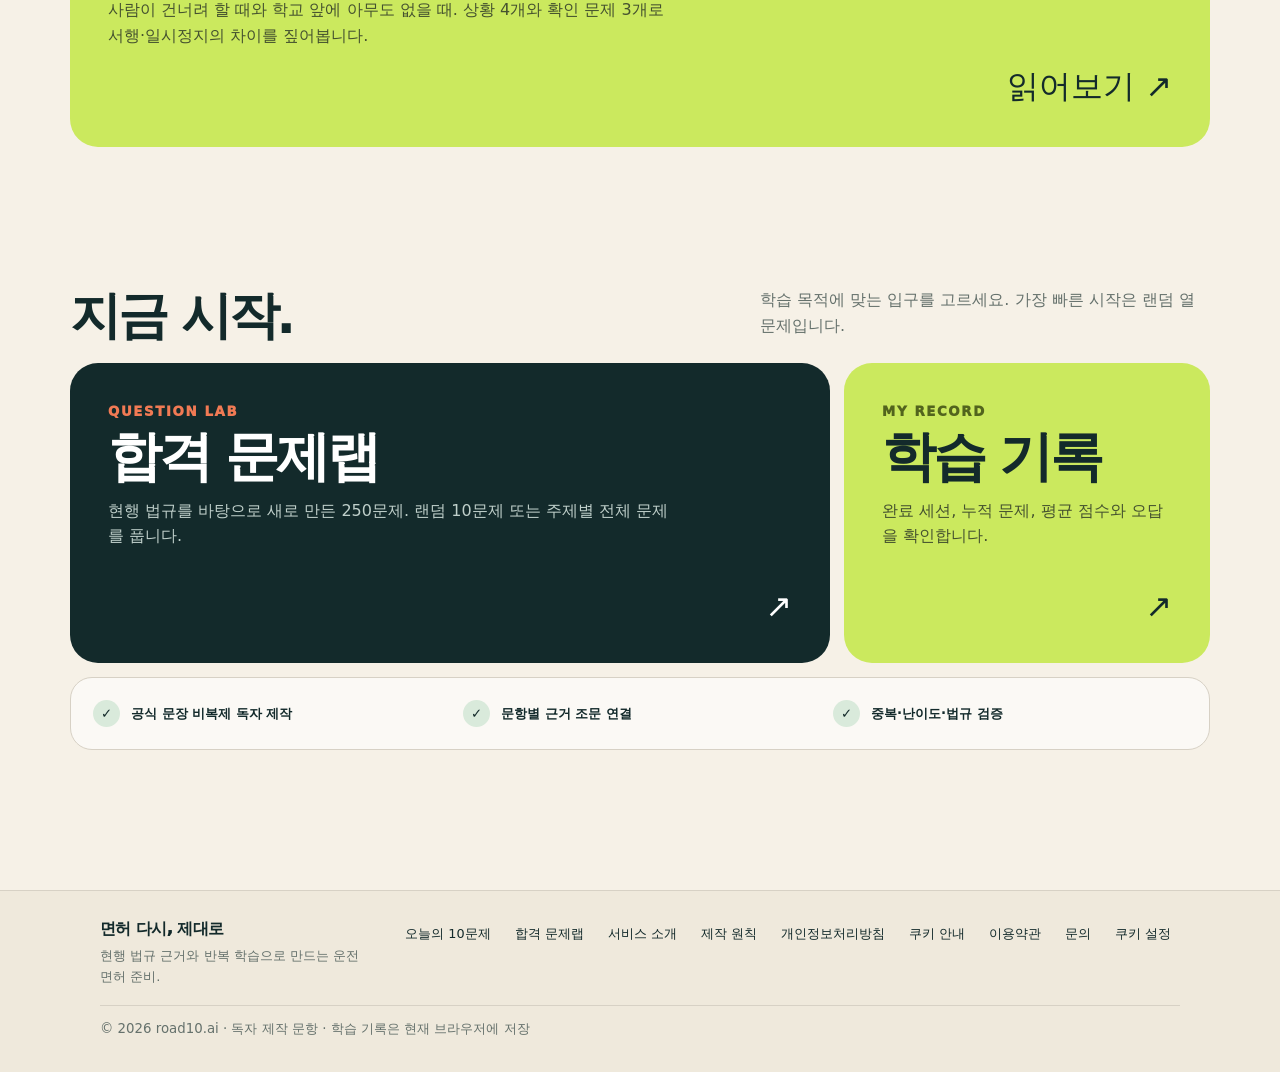
==== commit 1f16f2ad: "Publish compact learning guide and 250-question study updates" ====
--- a/index.html
+++ b/index.html
@@ -24,14 +24,16 @@
     .site-footer{border-top:1px solid var(--line);background:#efe9dc}.site-footer-inner{max-width:1120px;margin:auto;padding:28px 20px 34px;display:grid;grid-template-columns:1fr auto;gap:18px 28px;align-items:start}.footer-brand{color:inherit;text-decoration:none;font-weight:950;letter-spacing:-.035em}.site-footer p{margin:6px 0 0;color:var(--muted);font-size:.82rem;line-height:1.55}.site-footer nav{display:flex;gap:6px;flex-wrap:wrap;justify-content:flex-end}.site-footer nav a{color:inherit;text-decoration:none;padding:7px 9px;border-radius:9px;font-size:.8rem}.site-footer nav a:hover{background:#fff}.site-footer small{grid-column:1/-1;color:var(--muted);border-top:1px solid var(--line);padding-top:14px}
     .page-frame.ads-off{max-width:1180px;display:block}.page-frame.ads-off .side-ad-rail{display:none}
     @media(max-width:1239px){.page-frame{display:block}.side-ad-rail{display:none}}@media(max-width:820px){.top-in{min-height:62px;padding:9px 14px;display:grid;grid-template-columns:1fr auto}.menu-toggle{display:block}.nav{display:none;grid-column:1/-1;width:100%;padding:6px 0 4px}.nav.open{display:grid;gap:5px}.nav a{display:block;border-radius:10px;padding:10px 12px}main{padding:24px 14px 48px}.hero{grid-template-columns:1fr;min-height:auto}.hero h1{font-size:clamp(3.35rem,17vw,5.2rem)}.dashboard{margin:8px 8px 0 0;padding:20px;border-radius:25px;box-shadow:9px 11px 0 #cbdcbf}.score-panel{grid-template-columns:120px 1fr}.score-ring{width:120px}.section{padding:50px 0}.section-head{align-items:start;flex-direction:column}.feature-grid,.start-grid{grid-template-columns:1fr}.feature-card{min-height:205px}.start-card{min-height:250px}.trust-strip{grid-template-columns:1fr}.site-footer-inner{grid-template-columns:1fr}.site-footer nav{justify-content:flex-start}.site-footer small{grid-column:auto}}@media(max-width:430px){.brand{font-size:1rem}.score-panel{grid-template-columns:1fr}.score-ring{margin:auto}.hero-actions .btn{width:100%}.proof span{font-size:.7rem}.start-card h3{font-size:2.55rem}}@media(prefers-reduced-motion:reduce){*{scroll-behavior:auto!important;transition:none!important}}
+    @media(max-width:820px){.dashboard::before{right:0}}
   </style>
 </head>
 <body>
   <nav class="top" aria-label="주 메뉴"><div class="top-in"><a class="brand" href="index.html" aria-current="page">면허 다시, 제대로</a><button class="menu-toggle" id="menuToggle" type="button" aria-label="메뉴 열기" aria-expanded="false" aria-controls="mainNav"><span></span><span></span><span></span></button><div class="nav" id="mainNav"><a href="driving-study-project/study.html#quiz">오늘의 10문제</a><a href="driving-study-project/original-pilot.html">합격 문제랩</a><a href="driving-study-project/original-pilot.html#records">학습 기록</a><a href="driving-study-project/study.html#laws">핵심 법규</a></div></div></nav>
   <div class="page-frame ads-off"><aside class="side-ad-rail" aria-hidden="true" hidden></aside><main>
-    <section class="hero"><div><div class="eyebrow">DRIVING LICENSE STUDY</div><h1>하루 열 문제,<br>면허를 다시 <em>제대로.</em></h1><p class="lead">독자 제작 문제를 풀고, 정답의 이유와 현행 법규 근거까지 확인하세요. 학습 결과는 이 기기에 차곡차곡 남습니다.</p><div class="hero-actions"><a class="btn primary" href="driving-study-project/original-pilot.html">랜덤 학습 시작 →</a><a class="btn" href="driving-study-project/original-pilot.html#records">학습 기록 보기</a></div><div class="proof"><span>독자 문항 200개</span><span>법규 검증 완료</span><span>10문제 단위 학습</span></div></div><aside class="dashboard" aria-label="학습 현황 미리보기"><div class="dash-head"><div><small>TODAY</small><strong>오늘의 학습</strong></div><span class="dash-badge">10문제</span></div><div class="score-panel"><div class="score-ring" id="scoreRing"><strong id="scorePreview">0%</strong></div><div class="dash-list"><div class="dash-row"><span>완료 세션</span><b id="sessionPreview">0회</b></div><div class="dash-row"><span>누적 문제</span><b id="questionPreview">0개</b></div><div class="dash-row"><span>근거 확인</span><b>법령 원문</b></div></div></div><div class="dash-progress"><span id="dashProgress"></span></div><div class="dash-foot"><span>문제 풀이</span><span>설명 확인</span><span>결과 저장</span></div></aside></section>
+    <section class="hero"><div><div class="eyebrow">DRIVING LICENSE STUDY</div><h1>하루 열 문제,<br>면허를 다시 <em>제대로.</em></h1><p class="lead">독자 제작 문제를 풀고, 정답의 이유와 현행 법규 근거까지 확인하세요. 학습 결과는 이 기기에 차곡차곡 남습니다.</p><div class="hero-actions"><a class="btn primary" href="driving-study-project/original-pilot.html">랜덤 학습 시작 →</a><a class="btn" href="driving-study-project/original-pilot.html#records">학습 기록 보기</a></div><div class="proof"><span>독자 문항 250개</span><span>문항별 법규 근거</span><span>10문제 단위 학습</span></div></div><aside class="dashboard" aria-label="학습 현황 미리보기"><div class="dash-head"><div><small>TODAY</small><strong>오늘의 학습</strong></div><span class="dash-badge">10문제</span></div><div class="score-panel"><div class="score-ring" id="scoreRing"><strong id="scorePreview">0%</strong></div><div class="dash-list"><div class="dash-row"><span>완료 세션</span><b id="sessionPreview">0회</b></div><div class="dash-row"><span>누적 문제</span><b id="questionPreview">0개</b></div><div class="dash-row"><span>근거 확인</span><b>법령 원문</b></div></div></div><div class="dash-progress"><span id="dashProgress"></span></div><div class="dash-foot"><span>문제 풀이</span><span>설명 확인</span><span>결과 저장</span></div></aside></section>
     <section class="section" aria-labelledby="learningTitle"><div class="section-head"><h2 id="learningTitle">외우기보다,<br>이해하는 흐름.</h2><p>문제만 반복하지 않습니다. 선택한 답, 틀린 이유, 근거 조문을 한 흐름으로 연결합니다.</p></div><div class="feature-grid"><article class="feature-card"><span class="feature-no">01</span><h3>열 문제에 집중</h3><p>짧은 세트로 부담을 낮추고, 모바일에서는 한 문제씩 넘기며 집중합니다.</p></article><article class="feature-card"><span class="feature-no">02</span><h3>정답 뒤 설명</h3><p>답을 확인하면 핵심 이유와 참고 조문을 바로 이어서 볼 수 있습니다.</p></article><article class="feature-card"><span class="feature-no">03</span><h3>기록으로 반복</h3><p>점수와 오답이 현재 브라우저에 저장됩니다. JSON 백업과 복원도 지원합니다.</p></article></div></section>
-    <section class="section" aria-labelledby="startTitle"><div class="section-head"><h2 id="startTitle">지금 시작.</h2><p>학습 목적에 맞는 입구를 고르세요. 가장 빠른 시작은 랜덤 열 문제입니다.</p></div><div class="start-grid"><a class="start-card primary" href="driving-study-project/original-pilot.html"><div><small>QUESTION LAB</small><h3>합격 문제랩</h3><p>현행 법규를 바탕으로 새로 만든 200문제. 랜덤 또는 주제별 열 문제를 풉니다.</p></div><span class="start-arrow">↗</span></a><a class="start-card secondary" href="driving-study-project/original-pilot.html#records"><div><small>MY RECORD</small><h3>학습 기록</h3><p>완료 세션, 누적 문제, 평균 점수와 오답을 확인합니다.</p></div><span class="start-arrow">↗</span></a></div><div class="trust-strip"><div><span>✓</span>공식 문장 비복제 독자 제작</div><div><span>✓</span>문항별 근거 조문 연결</div><div><span>✓</span>중복·난이도·법규 검증</div></div></section>
+    <section class="section" aria-labelledby="guideTitle"><div class="section-head"><h2 id="guideTitle">멈추는 이유부터,<br>제대로.</h2><p>헷갈리는 조건을 사례로 구분하세요. 정답을 외우는 대신 판단 기준을 익힙니다.</p></div><a class="start-card secondary" href="guides/pedestrians-school-zones.html"><div><small>LEARNING GUIDE · 보행자·보호구역</small><h3>횡단보도 앞,<br>언제 멈출까?</h3><p>사람이 건너려 할 때와 학교 앞에 아무도 없을 때. 상황 4개와 확인 문제 3개로 서행·일시정지의 차이를 짚어봅니다.</p></div><span class="start-arrow">읽어보기 ↗</span></a></section>
+    <section class="section" aria-labelledby="startTitle"><div class="section-head"><h2 id="startTitle">지금 시작.</h2><p>학습 목적에 맞는 입구를 고르세요. 가장 빠른 시작은 랜덤 열 문제입니다.</p></div><div class="start-grid"><a class="start-card primary" href="driving-study-project/original-pilot.html"><div><small>QUESTION LAB</small><h3>합격 문제랩</h3><p>현행 법규를 바탕으로 새로 만든 250문제. 랜덤 10문제 또는 주제별 전체 문제를 풉니다.</p></div><span class="start-arrow">↗</span></a><a class="start-card secondary" href="driving-study-project/original-pilot.html#records"><div><small>MY RECORD</small><h3>학습 기록</h3><p>완료 세션, 누적 문제, 평균 점수와 오답을 확인합니다.</p></div><span class="start-arrow">↗</span></a></div><div class="trust-strip"><div><span>✓</span>공식 문장 비복제 독자 제작</div><div><span>✓</span>문항별 근거 조문 연결</div><div><span>✓</span>중복·난이도·법규 검증</div></div></section>
   </main><aside class="side-ad-rail" aria-hidden="true" hidden></aside></div>
   <footer class="site-footer"><div class="site-footer-inner"><div><a class="footer-brand" href="index.html">면허 다시, 제대로</a><p>현행 법규 근거와 반복 학습으로 만드는 운전면허 준비.</p></div><nav aria-label="하단 메뉴"><a href="driving-study-project/study.html#quiz">오늘의 10문제</a><a href="driving-study-project/original-pilot.html">합격 문제랩</a><a href="about.html">서비스 소개</a><a href="methodology.html">제작 원칙</a><a href="privacy.html">개인정보처리방침</a><a href="cookies.html">쿠키 안내</a><a href="terms.html">이용약관</a><a href="contact.html">문의</a></nav><small>© 2026 road10.ai · 독자 제작 문항 · 학습 기록은 현재 브라우저에 저장</small></div></footer>
   <script>
